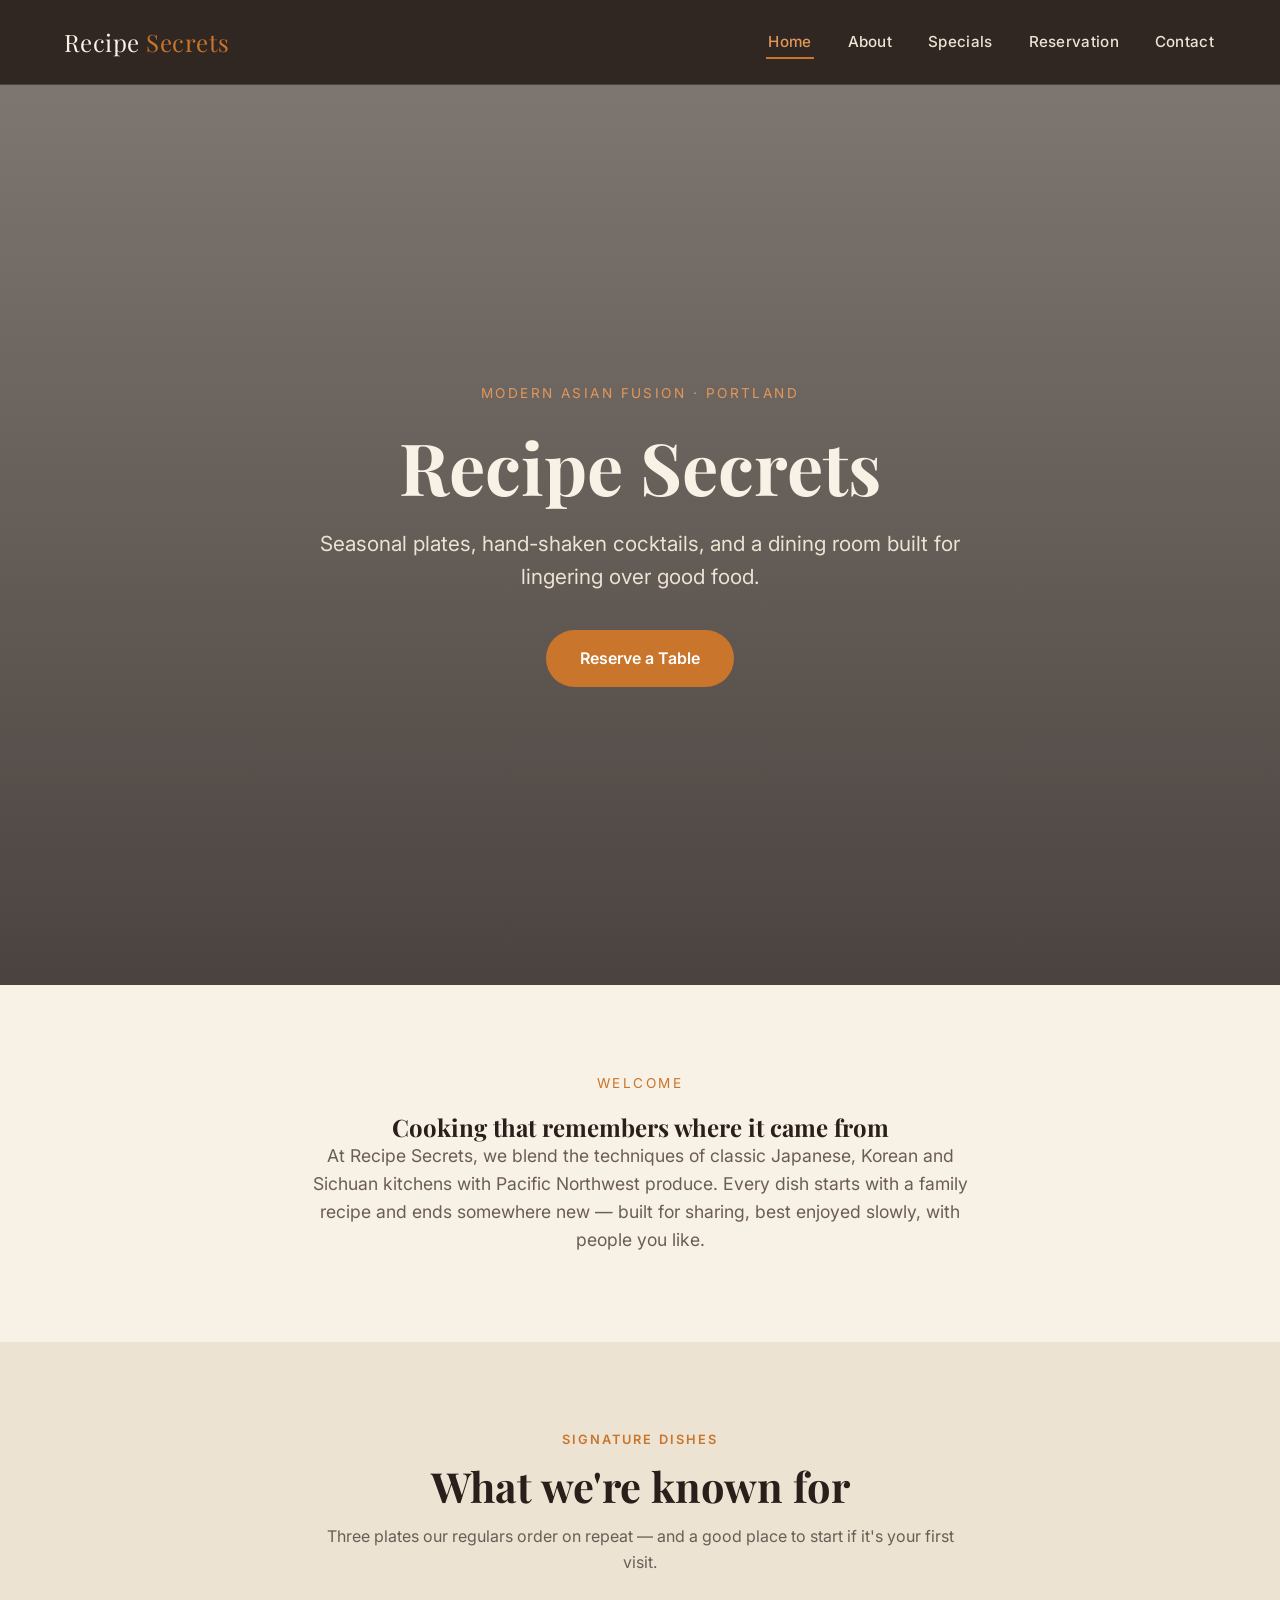
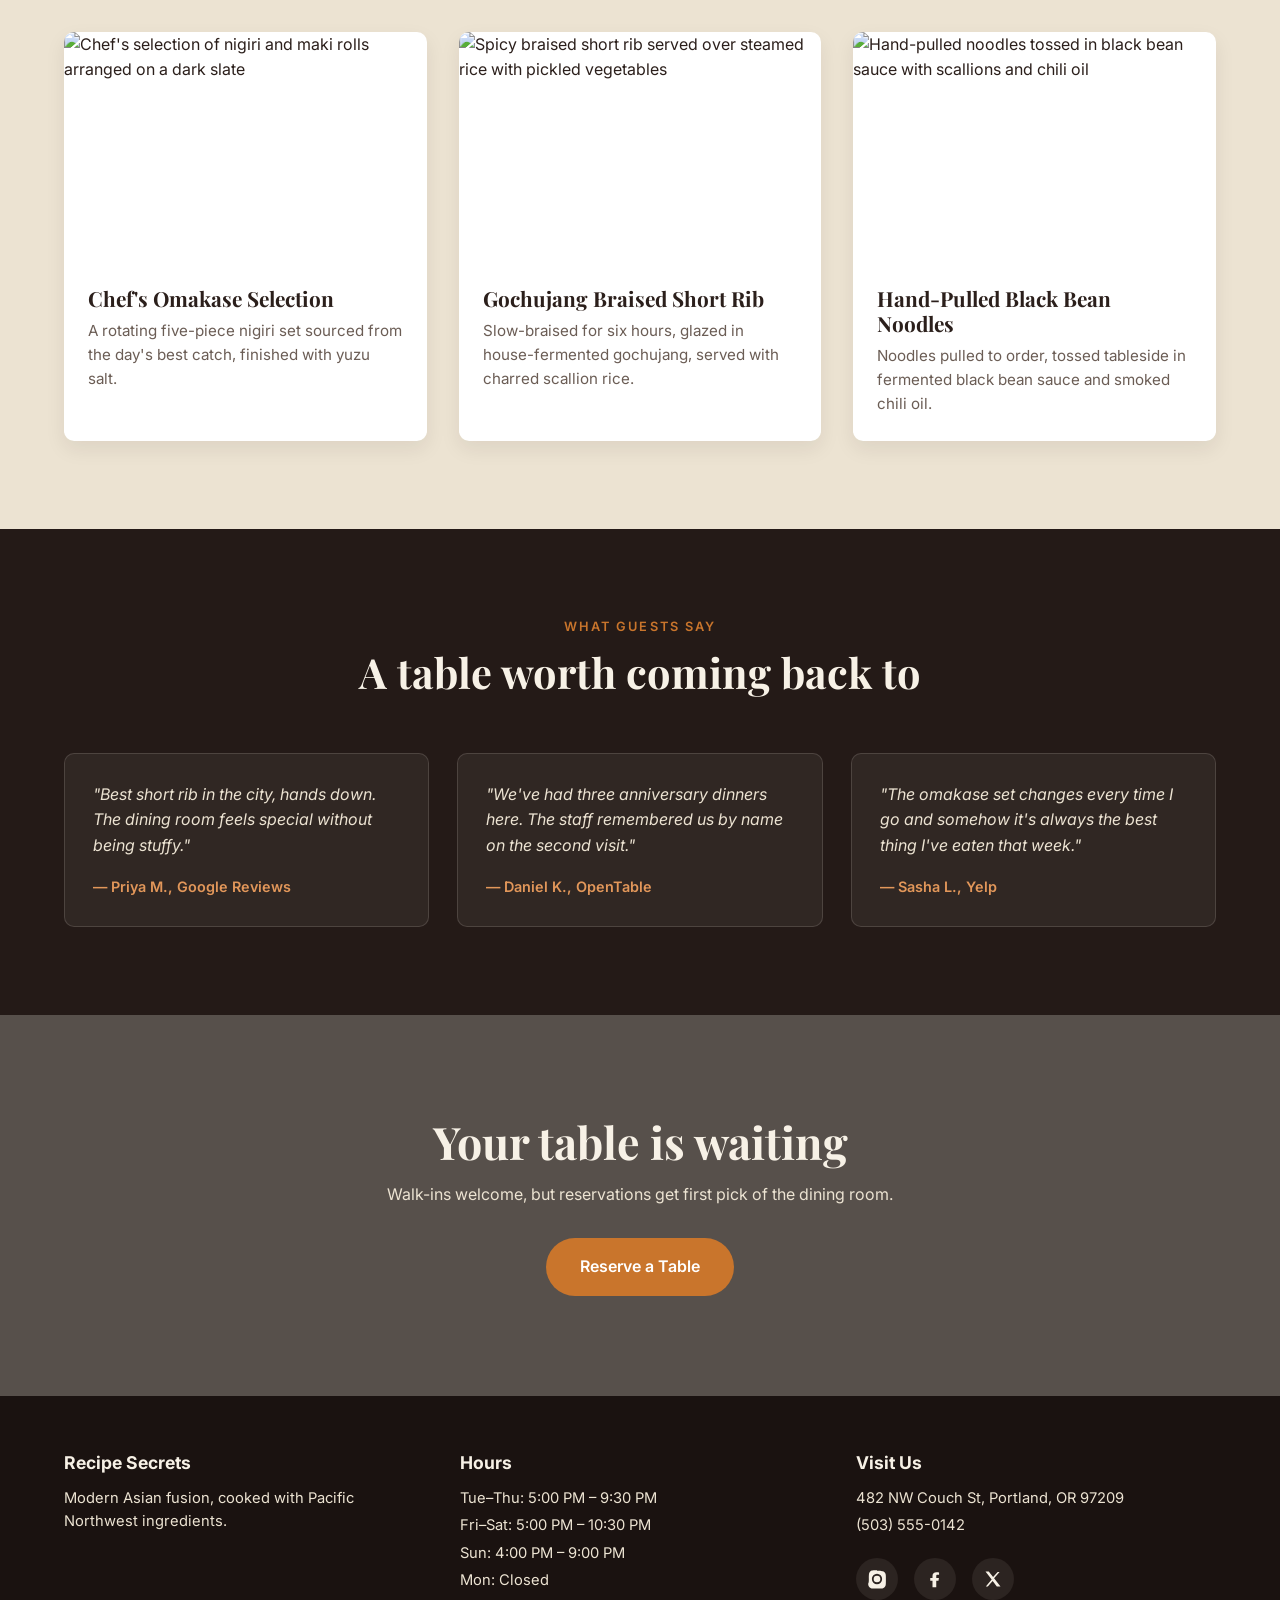
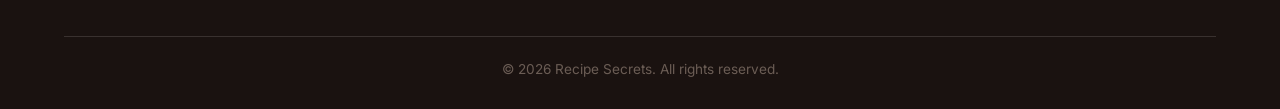
==== index.html @ ef82b262 "Initial commit: Recipe Secrets restaurant website Static 5-page site (home, about, specials, reserva" ====
<!DOCTYPE html>
<html lang="en">
<head>
  <meta charset="UTF-8">
  <meta name="viewport" content="width=device-width, initial-scale=1.0">
  <title>Recipe Secrets | Modern Asian Fusion Restaurant in Portland</title>
  <meta name="description" content="Recipe Secrets is a modern Asian fusion restaurant in Portland, Oregon, serving seasonal small plates and craft cocktails in a warm, upscale dining room.">
  <meta property="og:title" content="Recipe Secrets | Modern Asian Fusion Restaurant">
  <meta property="og:description" content="Seasonal Asian fusion cooking, craft cocktails and warm hospitality in the heart of Portland.">
  <meta property="og:type" content="website">
  <meta property="og:image" content="https://images.unsplash.com/photo-1517248135467-4c7edcad34c4?w=1200&q=80">
  <link rel="icon" type="image/svg+xml" href="favicon.svg">
  <link rel="preconnect" href="https://fonts.googleapis.com">
  <link rel="preconnect" href="https://fonts.gstatic.com" crossorigin>
  <link href="https://fonts.googleapis.com/css2?family=Playfair+Display:wght@600;700&family=Inter:wght@400;500;600;700&display=swap" rel="stylesheet">
  <link rel="stylesheet" href="css/styles.css">
</head>
<body>
  <a class="skip-link" href="#main">Skip to content</a>

  <header class="site-header">
    <div class="container">
      <a href="index.html" class="logo">Recipe<span> Secrets</span></a>
      <button class="nav-toggle" aria-expanded="false" aria-controls="main-nav" aria-label="Toggle navigation menu">
        <span class="bar"></span><span class="bar"></span><span class="bar"></span>
      </button>
      <nav class="main-nav" id="main-nav" aria-label="Primary">
        <ul>
          <li><a href="index.html" aria-current="page">Home</a></li>
          <li><a href="about.html">About</a></li>
          <li><a href="specials.html">Specials</a></li>
          <li><a href="reservation.html">Reservation</a></li>
          <li><a href="contact.html">Contact</a></li>
        </ul>
      </nav>
    </div>
  </header>

  <main id="main">
    <!-- Hero -->
    <section class="hero" style="background-image: url('https://images.unsplash.com/photo-1517248135467-4c7edcad34c4?w=1920&q=80');">
      <div class="hero-content">
        <span class="hero-eyebrow">Modern Asian Fusion &middot; Portland</span>
        <h1>Recipe Secrets</h1>
        <p>Seasonal plates, hand-shaken cocktails, and a dining room built for lingering over good food.</p>
        <a href="reservation.html" class="btn btn-primary">Reserve a Table</a>
      </div>
    </section>

    <!-- Intro -->
    <section>
      <div class="container intro fade-in">
        <span class="hero-eyebrow" style="color: var(--color-accent);">Welcome</span>
        <h2>Cooking that remembers where it came from</h2>
        <p>At Recipe Secrets, we blend the techniques of classic Japanese, Korean and Sichuan kitchens with Pacific Northwest produce. Every dish starts with a family recipe and ends somewhere new — built for sharing, best enjoyed slowly, with people you like.</p>
      </div>
    </section>

    <!-- Signature dishes -->
    <section style="background: var(--color-cream-dim);">
      <div class="container">
        <div class="section-heading fade-in">
          <span class="eyebrow">Signature Dishes</span>
          <h2>What we're known for</h2>
          <p>Three plates our regulars order on repeat — and a good place to start if it's your first visit.</p>
        </div>
        <div class="card-grid">
          <article class="dish-card fade-in">
            <img src="https://images.unsplash.com/photo-1540189549336-e6e99c3679fe?w=800&q=80" alt="Chef's selection of nigiri and maki rolls arranged on a dark slate" width="800" height="600" loading="lazy">
            <div class="dish-card-body">
              <h3>Chef's Omakase Selection</h3>
              <p>A rotating five-piece nigiri set sourced from the day's best catch, finished with yuzu salt.</p>
            </div>
          </article>
          <article class="dish-card fade-in">
            <img src="https://images.unsplash.com/photo-1562967916-eb82221dfb92?w=800&q=80" alt="Spicy braised short rib served over steamed rice with pickled vegetables" width="800" height="600" loading="lazy">
            <div class="dish-card-body">
              <h3>Gochujang Braised Short Rib</h3>
              <p>Slow-braised for six hours, glazed in house-fermented gochujang, served with charred scallion rice.</p>
            </div>
          </article>
          <article class="dish-card fade-in">
            <img src="https://images.unsplash.com/photo-1543353071-873f17a7a088?w=800&q=80" alt="Hand-pulled noodles tossed in black bean sauce with scallions and chili oil" width="800" height="600" loading="lazy">
            <div class="dish-card-body">
              <h3>Hand-Pulled Black Bean Noodles</h3>
              <p>Noodles pulled to order, tossed tableside in fermented black bean sauce and smoked chili oil.</p>
            </div>
          </article>
        </div>
      </div>
    </section>

    <!-- Testimonials -->
    <section class="section-dark">
      <div class="container">
        <div class="section-heading fade-in">
          <span class="eyebrow">What Guests Say</span>
          <h2>A table worth coming back to</h2>
        </div>
        <div class="testimonial-strip">
          <blockquote class="testimonial fade-in">
            <p class="quote">"Best short rib in the city, hands down. The dining room feels special without being stuffy."</p>
            <p class="author">— Priya M., Google Reviews</p>
          </blockquote>
          <blockquote class="testimonial fade-in">
            <p class="quote">"We've had three anniversary dinners here. The staff remembered us by name on the second visit."</p>
            <p class="author">— Daniel K., OpenTable</p>
          </blockquote>
          <blockquote class="testimonial fade-in">
            <p class="quote">"The omakase set changes every time I go and somehow it's always the best thing I've eaten that week."</p>
            <p class="author">— Sasha L., Yelp</p>
          </blockquote>
        </div>
      </div>
    </section>

    <!-- CTA banner -->
    <section class="cta-banner" style="background-image: url('https://images.unsplash.com/photo-1559339352-11d035aa65de?w=1920&q=80');">
      <div class="fade-in">
        <h2>Your table is waiting</h2>
        <p>Walk-ins welcome, but reservations get first pick of the dining room.</p>
        <a href="reservation.html" class="btn btn-primary">Reserve a Table</a>
      </div>
    </section>
  </main>

  <footer class="site-footer">
    <div class="container">
      <div class="footer-grid">
        <div>
          <h2>Recipe Secrets</h2>
          <p>Modern Asian fusion, cooked with Pacific Northwest ingredients.</p>
        </div>
        <div>
          <h2>Hours</h2>
          <p>Tue&ndash;Thu: 5:00 PM &ndash; 9:30 PM</p>
          <p>Fri&ndash;Sat: 5:00 PM &ndash; 10:30 PM</p>
          <p>Sun: 4:00 PM &ndash; 9:00 PM</p>
          <p>Mon: Closed</p>
        </div>
        <div>
          <h2>Visit Us</h2>
          <!-- TODO: replace with your real street address -->
          <address>482 NW Couch St, Portland, OR 97209</address>
          <!-- TODO: replace with your real phone number -->
          <p><a href="tel:+15035550142">(503) 555-0142</a></p>
          <div class="social-links">
            <a href="https://instagram.com" aria-label="Recipe Secrets on Instagram" target="_blank" rel="noopener noreferrer">
              <svg viewBox="0 0 24 24" aria-hidden="true"><path d="M12 2.2c3.2 0 3.6 0 4.85.06 1.17.06 1.96.24 2.43.4a4.9 4.9 0 0 1 1.77 1.15 4.9 4.9 0 0 1 1.15 1.77c.17.47.35 1.26.4 2.43.06 1.25.07 1.65.07 4.85s0 3.6-.07 4.85c-.05 1.17-.23 1.96-.4 2.43a4.9 4.9 0 0 1-1.15 1.77 4.9 4.9 0 0 1-1.77 1.15c-.47.17-1.26.35-2.43.4-1.25.06-1.65.07-4.85.07s-3.6 0-4.85-.07c-1.17-.05-1.96-.23-2.43-.4a4.9 4.9 0 0 1-1.77-1.15 4.9 4.9 0 0 1-1.15-1.77c-.17-.47-.35-1.26-.4-2.43C2.2 15.6 2.2 15.2 2.2 12s0-3.6.07-4.85c.05-1.17.23-1.96.4-2.43A4.9 4.9 0 0 1 3.82 3c.52-.52 1.09-.9 1.77-1.15.47-.17 1.26-.35 2.43-.4C9.27 1.4 9.4 1.4 12 1.4z M12 5.84a6.16 6.16 0 1 0 0 12.32 6.16 6.16 0 0 0 0-12.32zm0 10.16a4 4 0 1 1 0-8 4 4 0 0 1 0 8zm6.4-10.5a1.44 1.44 0 1 1-2.88 0 1.44 1.44 0 0 1 2.88 0z"/></svg>
            </a>
            <a href="https://facebook.com" aria-label="Recipe Secrets on Facebook" target="_blank" rel="noopener noreferrer">
              <svg viewBox="0 0 24 24" aria-hidden="true"><path d="M13.5 22v-8h2.7l.5-3.3h-3.2V8.6c0-.95.26-1.6 1.64-1.6h1.75V4.14C15.97 4.1 14.9 4 13.66 4 10.9 4 9 5.66 9 8.3v2.4H6.3v3.3H9V22h4.5z"/></svg>
            </a>
            <a href="https://twitter.com" aria-label="Recipe Secrets on X (Twitter)" target="_blank" rel="noopener noreferrer">
              <svg viewBox="0 0 24 24" aria-hidden="true"><path d="M3 3l7.4 9.6L3.4 21h2.3l5.9-6.6 5 6.6H21l-7.7-10 6.6-7.4h-2.3l-5.5 6.1L6.9 3H3z"/></svg>
            </a>
          </div>
        </div>
      </div>
      <div class="footer-bottom">
        <p>&copy; 2026 Recipe Secrets. All rights reserved.</p>
      </div>
    </div>
  </footer>

  <script src="js/main.js" defer></script>
</body>
</html>
---- css/styles.css ----
/* ==========================================================================
   Recipe Secrets — shared stylesheet
   ==========================================================================

   IMAGE CREDITS / SOURCE URLS (Unsplash, free to use)
   Swap these for your own photography in /images/ whenever you're ready —
   just update the matching <img src> in each HTML file.

   Hero (home):            https://images.unsplash.com/photo-1517248135467-4c7edcad34c4
   Signature dish 1:       https://images.unsplash.com/photo-1540189549336-e6e99c3679fe
   Signature dish 2:       https://images.unsplash.com/photo-1562967916-eb82221dfb92
   Signature dish 3:       https://images.unsplash.com/photo-1543353071-873f17a7a088
   CTA banner (home):      https://images.unsplash.com/photo-1559339352-11d035aa65de
   Chef portrait (about):  https://images.unsplash.com/photo-1577219491135-ce391730fb2c
   Gallery 1 (about):      https://images.unsplash.com/photo-1517248135467-4c7edcad34c4
   Gallery 2 (about):      https://images.unsplash.com/photo-1555396273-367ea4eb4db5
   Gallery 3 (about):      https://images.unsplash.com/photo-1544148103-0773bf10d330
   Gallery 4 (about):      https://images.unsplash.com/photo-1526318896980-cf78c088247c
   Gallery 5 (about):      https://images.unsplash.com/photo-1600891964092-4316c288032e
   Gallery 6 (about):      https://images.unsplash.com/photo-1504674900247-0877df9cc836
   Starter 1 (specials):   https://images.unsplash.com/photo-1541014741259-de529411b96a
   Starter 2 (specials):   https://images.unsplash.com/photo-1626645738196-c2a7c87a8f58
   Main 1 (specials):      https://images.unsplash.com/photo-1553621042-f6e147245754
   Main 2 (specials):      https://images.unsplash.com/photo-1565299624946-b28f40a0ae38
   Main 3 (specials):      https://images.unsplash.com/photo-1569058242253-92a9c755a0cc
   Dessert 1 (specials):   https://images.unsplash.com/photo-1551024601-bec78aea704b
   Dessert 2 (specials):   https://images.unsplash.com/photo-1551024506-0bccd828d307
   ========================================================================== */

:root {
  /* palette */
  --color-espresso: #241a17;
  --color-espresso-deep: #1a1210;
  --color-cream: #f7f1e6;
  --color-cream-dim: #ece3d2;
  --color-accent: #c9752c;
  --color-accent-light: #e2975a;
  --color-text-dark: #2b1f1b;
  --color-text-muted: #6b5d55;
  --color-border: rgba(247, 241, 230, 0.14);

  /* type */
  --font-heading: 'Playfair Display', Georgia, serif;
  --font-body: 'Inter', -apple-system, Segoe UI, sans-serif;

  /* layout */
  --max-width: 1200px;
  --radius: 10px;
  --shadow: 0 14px 34px rgba(0, 0, 0, 0.18);
  --transition: 220ms ease;
}

/* ---------- reset ---------- */
* {
  margin: 0;
  padding: 0;
  box-sizing: border-box;
}

html {
  scroll-behavior: smooth;
}

body {
  font-family: var(--font-body);
  color: var(--color-text-dark);
  background: var(--color-cream);
  line-height: 1.6;
  overflow-x: hidden;
}

img {
  max-width: 100%;
  display: block;
}

a {
  color: inherit;
  text-decoration: none;
}

ul {
  list-style: none;
}

h1, h2, h3, h4 {
  font-family: var(--font-heading);
  line-height: 1.2;
  font-weight: 700;
}

.container {
  width: 100%;
  max-width: var(--max-width);
  margin: 0 auto;
  padding: 0 24px;
}

section {
  padding: 88px 0;
}

:focus-visible {
  outline: 3px solid var(--color-accent);
  outline-offset: 3px;
}

.visually-hidden {
  position: absolute;
  width: 1px;
  height: 1px;
  overflow: hidden;
  clip: rect(0 0 0 0);
  white-space: nowrap;
}

.skip-link {
  position: absolute;
  left: 50%;
  transform: translate(-50%, -140%);
  background: var(--color-accent);
  color: var(--color-cream);
  padding: 10px 18px;
  border-radius: 0 0 8px 8px;
  z-index: 200;
  transition: transform var(--transition);
}

.skip-link:focus {
  transform: translate(-50%, 0);
}

/* ---------- buttons ---------- */
.btn {
  display: inline-block;
  font-family: var(--font-body);
  font-weight: 600;
  font-size: 1rem;
  padding: 14px 32px;
  border-radius: 999px;
  border: 2px solid transparent;
  cursor: pointer;
  transition: transform var(--transition), box-shadow var(--transition), background var(--transition), color var(--transition);
}

.btn-primary {
  background: var(--color-accent);
  color: #fff;
}

.btn-primary:hover,
.btn-primary:focus-visible {
  background: var(--color-accent-light);
  transform: translateY(-2px);
  box-shadow: 0 10px 22px rgba(201, 117, 44, 0.35);
}

.btn-outline {
  background: transparent;
  color: var(--color-cream);
  border-color: var(--color-cream);
}

.btn-outline:hover,
.btn-outline:focus-visible {
  background: var(--color-cream);
  color: var(--color-espresso);
  transform: translateY(-2px);
}

/* ---------- header ---------- */
.site-header {
  position: sticky;
  top: 0;
  z-index: 100;
  background: rgba(36, 26, 23, 0.94);
  backdrop-filter: blur(6px);
  border-bottom: 1px solid var(--color-border);
}

.site-header .container {
  display: flex;
  align-items: center;
  justify-content: space-between;
  height: 84px;
}

.logo {
  font-family: var(--font-heading);
  font-size: 1.5rem;
  color: var(--color-cream);
  letter-spacing: 0.02em;
}

.logo span {
  color: var(--color-accent);
}

.nav-toggle {
  display: none;
  background: none;
  border: none;
  cursor: pointer;
  padding: 8px;
  z-index: 110;
}

.nav-toggle .bar {
  display: block;
  width: 26px;
  height: 2px;
  background: var(--color-cream);
  margin: 6px 0;
  transition: transform var(--transition), opacity var(--transition);
}

.nav-toggle[aria-expanded="true"] .bar:nth-child(1) {
  transform: translateY(8px) rotate(45deg);
}

.nav-toggle[aria-expanded="true"] .bar:nth-child(2) {
  opacity: 0;
}

.nav-toggle[aria-expanded="true"] .bar:nth-child(3) {
  transform: translateY(-8px) rotate(-45deg);
}

.main-nav ul {
  display: flex;
  gap: 32px;
}

.main-nav a {
  color: var(--color-cream-dim);
  font-weight: 500;
  font-size: 0.95rem;
  letter-spacing: 0.02em;
  padding: 6px 2px;
  border-bottom: 2px solid transparent;
  transition: color var(--transition), border-color var(--transition);
}

.main-nav a:hover,
.main-nav a:focus-visible {
  color: var(--color-cream);
}

.main-nav a[aria-current="page"] {
  color: var(--color-accent-light);
  border-bottom-color: var(--color-accent);
}

/* ---------- hero ---------- */
.hero {
  position: relative;
  min-height: 100vh;
  display: flex;
  align-items: center;
  justify-content: center;
  text-align: center;
  color: var(--color-cream);
  background-size: cover;
  background-position: center;
  isolation: isolate;
}

.hero::after {
  content: "";
  position: absolute;
  inset: 0;
  background: linear-gradient(180deg, rgba(26, 18, 16, 0.55) 0%, rgba(26, 18, 16, 0.78) 100%);
  z-index: -1;
}

.hero-content {
  max-width: 760px;
  padding: 0 24px;
}

.hero-eyebrow {
  text-transform: uppercase;
  letter-spacing: 0.18em;
  font-size: 0.85rem;
  color: var(--color-accent-light);
  margin-bottom: 18px;
  display: block;
}

.hero h1 {
  font-size: clamp(2.6rem, 6vw, 4.5rem);
  margin-bottom: 18px;
}

.hero p {
  font-size: clamp(1.05rem, 2vw, 1.3rem);
  margin-bottom: 36px;
  color: var(--color-cream-dim);
}

/* small page hero (non-home pages) */
.page-hero {
  padding: 150px 0 70px;
  background: var(--color-espresso);
  color: var(--color-cream);
  text-align: center;
}

.page-hero h1 {
  font-size: clamp(2.2rem, 5vw, 3.2rem);
  margin-bottom: 14px;
}

.page-hero p {
  color: var(--color-cream-dim);
  max-width: 620px;
  margin: 0 auto;
}

/* ---------- section headers ---------- */
.section-heading {
  text-align: center;
  max-width: 640px;
  margin: 0 auto 56px;
}

.section-heading .eyebrow {
  text-transform: uppercase;
  letter-spacing: 0.16em;
  font-size: 0.8rem;
  color: var(--color-accent);
  font-weight: 600;
  display: block;
  margin-bottom: 10px;
}

.section-heading h2 {
  font-size: clamp(1.8rem, 4vw, 2.6rem);
  margin-bottom: 14px;
}

.section-heading p {
  color: var(--color-text-muted);
}

.section-dark {
  background: var(--color-espresso);
  color: var(--color-cream);
}

.section-dark .section-heading p {
  color: var(--color-cream-dim);
}

/* ---------- intro / about blurb ---------- */
.intro {
  max-width: 740px;
  margin: 0 auto;
  text-align: center;
}

.intro p {
  font-size: 1.1rem;
  color: var(--color-text-muted);
}

/* ---------- cards ---------- */
.card-grid {
  display: grid;
  grid-template-columns: repeat(3, 1fr);
  gap: 32px;
}

.dish-card {
  background: #fff;
  border-radius: var(--radius);
  overflow: hidden;
  box-shadow: 0 8px 20px rgba(43, 31, 27, 0.08);
  transition: transform var(--transition), box-shadow var(--transition);
}

.dish-card:hover {
  transform: translateY(-6px);
  box-shadow: var(--shadow);
}

.dish-card img {
  width: 100%;
  height: 230px;
  object-fit: cover;
}

.dish-card-body {
  padding: 24px;
}

.dish-card-body h3 {
  font-size: 1.3rem;
  margin-bottom: 8px;
}

.dish-card-body p {
  color: var(--color-text-muted);
  font-size: 0.95rem;
}

/* ---------- testimonials ---------- */
.testimonial-strip {
  display: grid;
  grid-template-columns: repeat(3, 1fr);
  gap: 28px;
}

.testimonial {
  background: rgba(247, 241, 230, 0.06);
  border: 1px solid var(--color-border);
  border-radius: var(--radius);
  padding: 28px;
}

.testimonial p.quote {
  font-style: italic;
  margin-bottom: 16px;
  color: var(--color-cream-dim);
}

.testimonial .author {
  font-weight: 600;
  color: var(--color-accent-light);
  font-size: 0.9rem;
}

/* ---------- CTA banner ---------- */
.cta-banner {
  position: relative;
  padding: 100px 24px;
  text-align: center;
  color: var(--color-cream);
  background-size: cover;
  background-position: center;
  isolation: isolate;
}

.cta-banner::after {
  content: "";
  position: absolute;
  inset: 0;
  background: rgba(26, 18, 16, 0.72);
  z-index: -1;
}

.cta-banner h2 {
  font-size: clamp(1.8rem, 4vw, 2.8rem);
  margin-bottom: 14px;
}

.cta-banner p {
  margin-bottom: 30px;
  color: var(--color-cream-dim);
}

/* ---------- about page ---------- */
.about-grid {
  display: grid;
  grid-template-columns: 1fr 1fr;
  gap: 56px;
  align-items: center;
}

.about-grid img {
  border-radius: var(--radius);
  width: 100%;
  height: 420px;
  object-fit: cover;
}

.chef-block {
  display: grid;
  grid-template-columns: 280px 1fr;
  gap: 44px;
  align-items: center;
}

.chef-block img {
  border-radius: var(--radius);
  width: 100%;
  height: 340px;
  object-fit: cover;
}

.chef-block h3 {
  font-size: 1.6rem;
  margin-bottom: 6px;
}

.chef-block .chef-title {
  color: var(--color-accent);
  font-weight: 600;
  margin-bottom: 16px;
  display: block;
}

.gallery-grid {
  display: grid;
  grid-template-columns: repeat(3, 1fr);
  gap: 18px;
}

.gallery-grid img {
  width: 100%;
  height: 230px;
  object-fit: cover;
  border-radius: var(--radius);
  transition: transform var(--transition);
}

.gallery-grid img:hover {
  transform: scale(1.03);
}

/* ---------- specials page ---------- */
.specials-group {
  margin-bottom: 64px;
}

.specials-group h2 {
  font-size: 1.8rem;
  margin-bottom: 28px;
  padding-bottom: 12px;
  border-bottom: 2px solid var(--color-accent);
  display: inline-block;
}

.specials-grid {
  display: grid;
  grid-template-columns: repeat(3, 1fr);
  gap: 28px;
}

.special-card {
  position: relative;
  background: #fff;
  border-radius: var(--radius);
  overflow: hidden;
  box-shadow: 0 8px 20px rgba(43, 31, 27, 0.08);
  transition: transform var(--transition), box-shadow var(--transition);
}

.special-card:hover {
  transform: translateY(-6px);
  box-shadow: var(--shadow);
}

.special-card img {
  width: 100%;
  height: 200px;
  object-fit: cover;
}

.special-card-body {
  padding: 20px;
}

.special-card-body .row {
  display: flex;
  justify-content: space-between;
  align-items: baseline;
  gap: 10px;
  margin-bottom: 8px;
}

.special-card-body h3 {
  font-size: 1.2rem;
}

.special-card-body .price {
  font-weight: 700;
  color: var(--color-accent);
  font-family: var(--font-heading);
  font-size: 1.1rem;
  white-space: nowrap;
}

.special-card-body p {
  color: var(--color-text-muted);
  font-size: 0.92rem;
}

.badge {
  position: absolute;
  top: 14px;
  left: 14px;
  background: var(--color-accent);
  color: #fff;
  font-size: 0.72rem;
  font-weight: 700;
  text-transform: uppercase;
  letter-spacing: 0.06em;
  padding: 6px 12px;
  border-radius: 999px;
  box-shadow: 0 4px 10px rgba(0, 0, 0, 0.25);
}

/* ---------- reservation form ---------- */
.form-wrapper {
  max-width: 680px;
  margin: 0 auto;
  background: #fff;
  border-radius: var(--radius);
  padding: 48px;
  box-shadow: 0 8px 26px rgba(43, 31, 27, 0.1);
}

.form-row {
  display: grid;
  grid-template-columns: 1fr 1fr;
  gap: 20px;
}

.form-group {
  margin-bottom: 22px;
}

.form-group label {
  display: block;
  font-weight: 600;
  margin-bottom: 8px;
  font-size: 0.92rem;
}

.form-group .required {
  color: var(--color-accent);
}

.form-group input,
.form-group select,
.form-group textarea {
  width: 100%;
  padding: 12px 14px;
  border: 1.5px solid #d9cfc0;
  border-radius: 8px;
  font-family: var(--font-body);
  font-size: 1rem;
  background: var(--color-cream);
  color: var(--color-text-dark);
  transition: border-color var(--transition);
}

.form-group input:focus,
.form-group select:focus,
.form-group textarea:focus {
  border-color: var(--color-accent);
}

.form-group input:invalid[data-touched="true"],
.form-group.has-error input,
.form-group.has-error select {
  border-color: #c23b22;
}

.error-message {
  color: #c23b22;
  font-size: 0.85rem;
  margin-top: 6px;
  display: none;
}

.form-group.has-error .error-message {
  display: block;
}

.form-note {
  font-size: 0.85rem;
  color: var(--color-text-muted);
  margin-top: -6px;
  margin-bottom: 22px;
}

#form-success {
  display: none;
  background: #e9f3ea;
  border: 1.5px solid #3f7a4f;
  color: #234d2c;
  padding: 18px 20px;
  border-radius: 8px;
  margin-bottom: 24px;
  font-weight: 500;
}

#form-success.visible {
  display: block;
}

/* ---------- contact page ---------- */
.contact-grid {
  display: grid;
  grid-template-columns: 1fr 1fr;
  gap: 56px;
}

.contact-info h2 {
  font-size: 1.3rem;
  margin-bottom: 10px;
  margin-top: 28px;
}

.contact-info h2:first-child {
  margin-top: 0;
}

.contact-info p {
  color: var(--color-text-muted);
}

.hours-table {
  width: 100%;
  border-collapse: collapse;
  margin-top: 10px;
}

.hours-table th,
.hours-table td {
  text-align: left;
  padding: 8px 0;
  border-bottom: 1px solid #e3d8c6;
  font-size: 0.95rem;
}

.hours-table th {
  font-weight: 600;
  width: 60%;
}

.map-frame {
  width: 100%;
  height: 100%;
  min-height: 340px;
  border: 0;
  border-radius: var(--radius);
}

.social-links {
  display: flex;
  gap: 16px;
  margin-top: 20px;
}

.social-links a {
  width: 42px;
  height: 42px;
  display: flex;
  align-items: center;
  justify-content: center;
  border-radius: 50%;
  background: var(--color-espresso);
  color: var(--color-cream);
  transition: background var(--transition), transform var(--transition);
}

.social-links a:hover,
.social-links a:focus-visible {
  background: var(--color-accent);
  transform: translateY(-3px);
}

.social-links svg {
  width: 20px;
  height: 20px;
  fill: currentColor;
}

/* ---------- footer ---------- */
.site-footer {
  background: var(--color-espresso-deep);
  color: var(--color-cream-dim);
  padding: 56px 0 28px;
}

.footer-grid {
  display: grid;
  grid-template-columns: repeat(3, 1fr);
  gap: 36px;
  margin-bottom: 36px;
}

.footer-grid h2 {
  font-family: var(--font-body);
  color: var(--color-cream);
  font-size: 1.1rem;
  font-weight: 700;
  margin-bottom: 14px;
}

.footer-grid p,
.footer-grid address {
  font-style: normal;
  font-size: 0.92rem;
  margin-bottom: 4px;
}

.footer-grid .social-links a {
  background: rgba(247, 241, 230, 0.08);
}

.footer-bottom {
  border-top: 1px solid var(--color-border);
  padding-top: 22px;
  text-align: center;
  font-size: 0.85rem;
  color: var(--color-text-muted);
}

/* ---------- fade-in on scroll ---------- */
.fade-in {
  opacity: 0;
  transform: translateY(24px);
  transition: opacity 700ms ease, transform 700ms ease;
}

.fade-in.is-visible {
  opacity: 1;
  transform: translateY(0);
}

@media (prefers-reduced-motion: reduce) {
  html {
    scroll-behavior: auto;
  }

  .fade-in {
    opacity: 1;
    transform: none;
    transition: none;
  }

  * {
    transition-duration: 0.01ms !important;
    animation-duration: 0.01ms !important;
  }
}

/* ---------- responsive ---------- */
@media (max-width: 1024px) {
  .card-grid,
  .testimonial-strip,
  .specials-grid {
    grid-template-columns: repeat(2, 1fr);
  }

  .about-grid {
    grid-template-columns: 1fr;
  }

  .chef-block {
    grid-template-columns: 1fr;
    text-align: center;
  }

  .gallery-grid {
    grid-template-columns: repeat(2, 1fr);
  }

  .footer-grid {
    grid-template-columns: 1fr 1fr;
  }
}

@media (max-width: 768px) {
  .nav-toggle {
    display: block;
  }

  .main-nav {
    position: fixed;
    top: 84px;
    left: 0;
    right: 0;
    bottom: 0;
    background: var(--color-espresso);
    transform: translateX(100%);
    transition: transform var(--transition);
    overflow-y: auto;
  }

  .main-nav.open {
    transform: translateX(0);
  }

  .main-nav ul {
    flex-direction: column;
    gap: 0;
    padding: 24px;
  }

  .main-nav a {
    display: block;
    padding: 16px 4px;
    border-bottom: 1px solid var(--color-border);
  }

  .form-row {
    grid-template-columns: 1fr;
  }

  .contact-grid {
    grid-template-columns: 1fr;
  }
}

@media (max-width: 600px) {
  section {
    padding: 56px 0;
  }

  .card-grid,
  .testimonial-strip,
  .specials-grid,
  .gallery-grid {
    grid-template-columns: 1fr;
  }

  .footer-grid {
    grid-template-columns: 1fr;
  }

  .form-wrapper {
    padding: 28px 22px;
  }
}
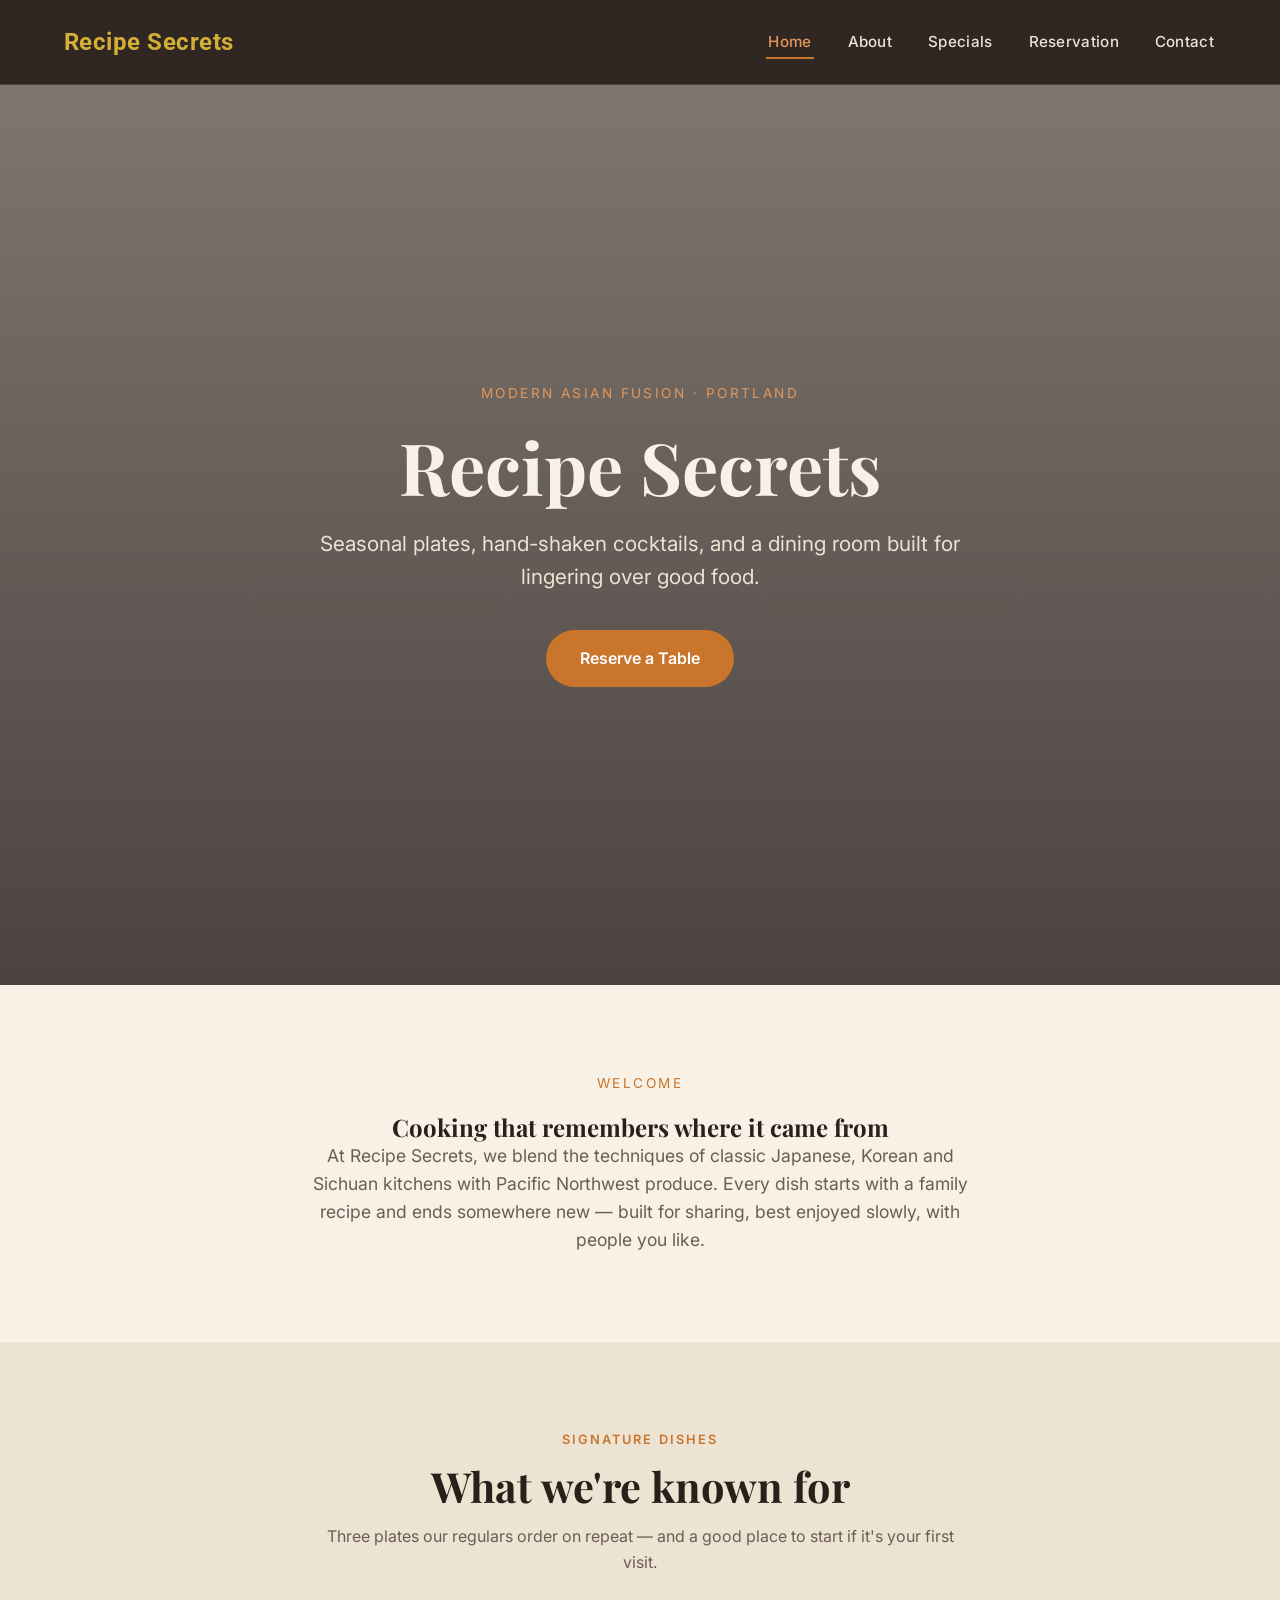
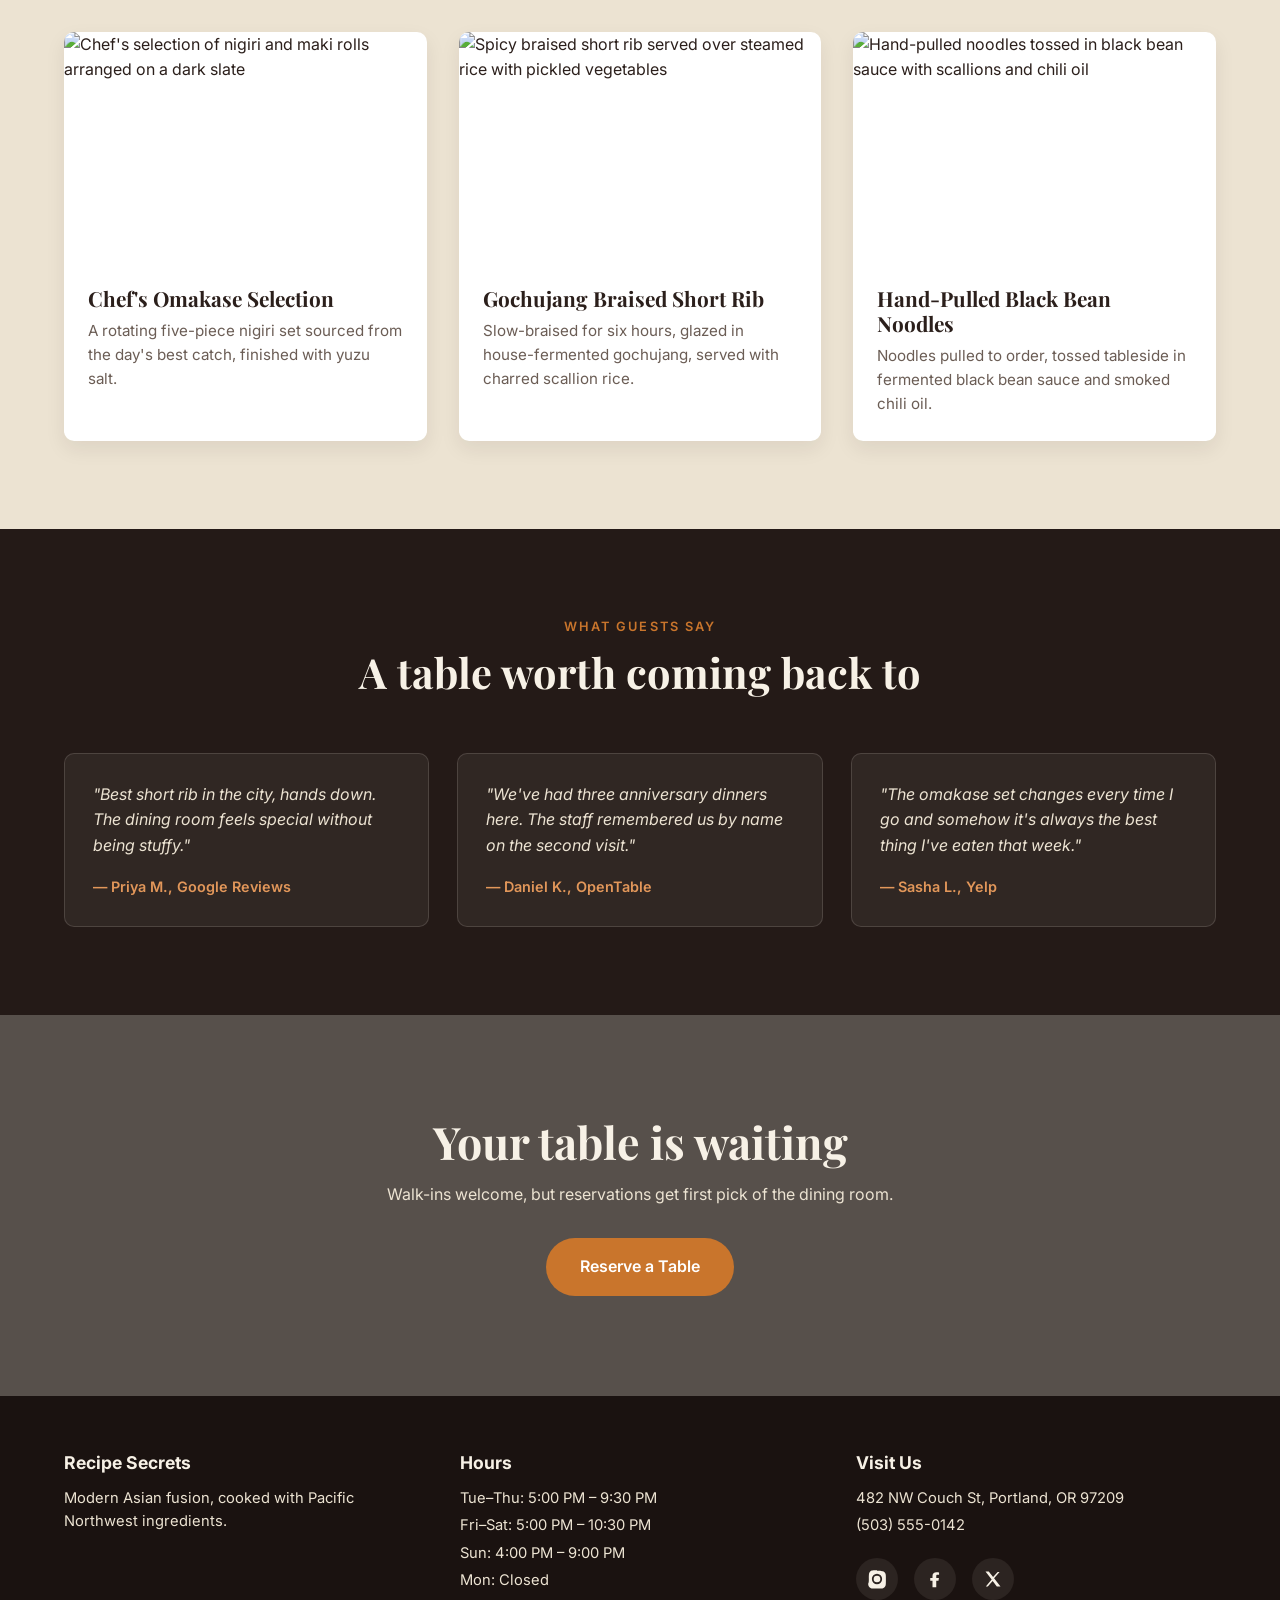
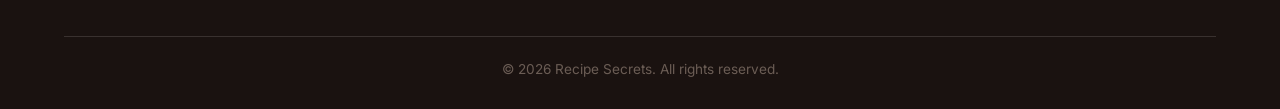
==== commit 0e10d83c: "Style header logo in gold Roboto Bold Co-Authored-By: Claude Sonnet 5.5 <noreply@anthropic.com>" ====
--- a/index.html
+++ b/index.html
@@ -12,7 +12,7 @@
   <link rel="icon" type="image/svg+xml" href="favicon.svg">
   <link rel="preconnect" href="https://fonts.googleapis.com">
   <link rel="preconnect" href="https://fonts.gstatic.com" crossorigin>
-  <link href="https://fonts.googleapis.com/css2?family=Playfair+Display:wght@600;700&family=Inter:wght@400;500;600;700&display=swap" rel="stylesheet">
+  <link href="https://fonts.googleapis.com/css2?family=Playfair+Display:wght@600;700&family=Inter:wght@400;500;600;700&family=Roboto:wght@700&display=swap" rel="stylesheet">
   <link rel="stylesheet" href="css/styles.css">
 </head>
 <body>
--- a/css/styles.css
+++ b/css/styles.css
@@ -186,14 +186,15 @@
 }
 
 .logo {
-  font-family: var(--font-heading);
+  font-family: 'Roboto', sans-serif;
+  font-weight: 700;
   font-size: 1.5rem;
-  color: var(--color-cream);
+  color: #d4af37;
   letter-spacing: 0.02em;
 }
 
 .logo span {
-  color: var(--color-accent);
+  color: #d4af37;
 }
 
 .nav-toggle {
